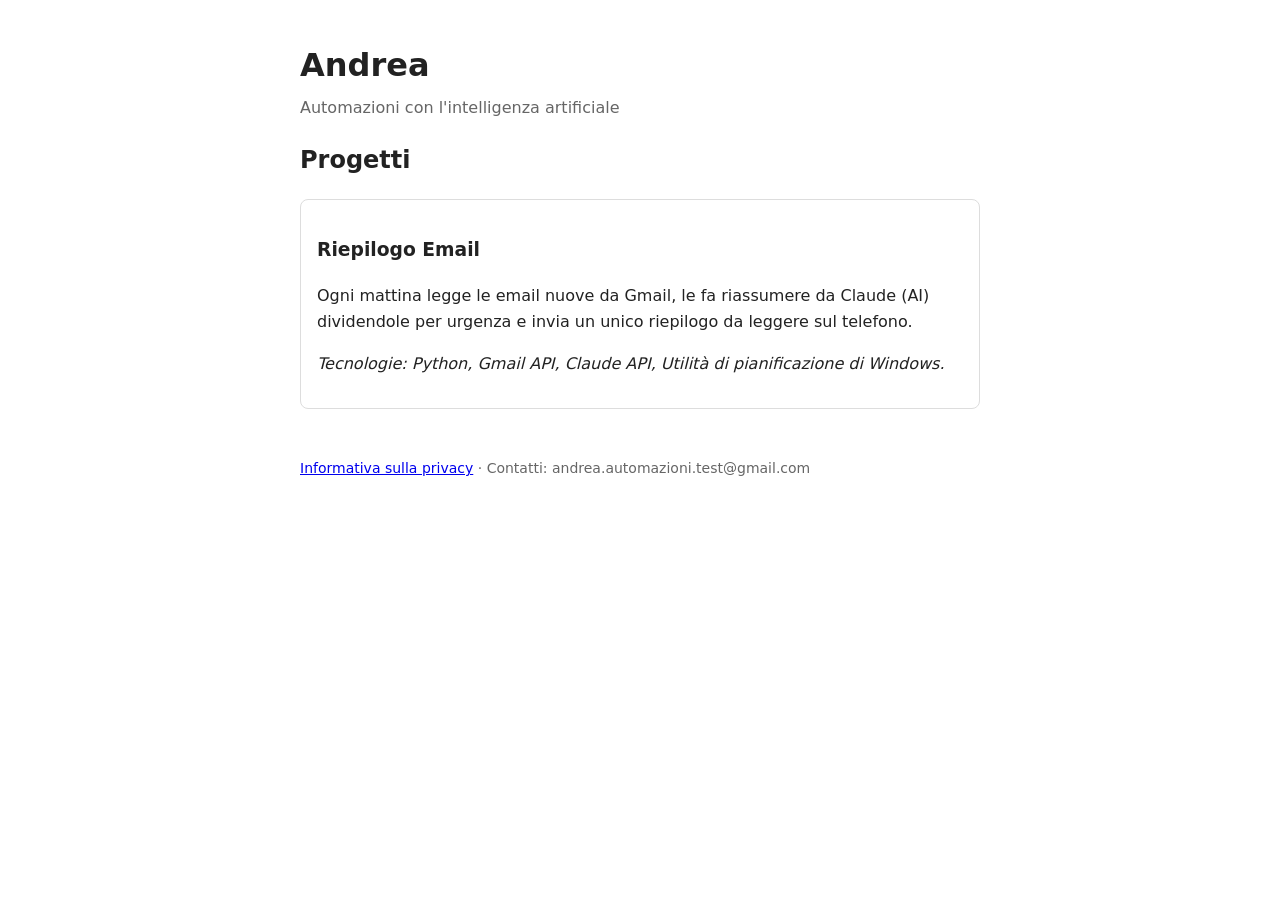
==== index.html @ 4b69f61c "Add files via upload" ====
<!doctype html>
<html lang="it">
<head>
  <meta charset="utf-8">
  <meta name="viewport" content="width=device-width, initial-scale=1">
  <title>Andrea – Automazioni con l'AI</title>
  <style>
    body { font-family: system-ui, sans-serif; max-width: 680px; margin: 40px auto; padding: 0 16px; line-height: 1.6; color: #222; background: #fff; }
    h1 { margin-bottom: 0; }
    .sottotitolo { color: #666; margin-top: 4px; }
    .progetto { border: 1px solid #ddd; border-radius: 8px; padding: 16px; margin: 16px 0; }
    footer { margin-top: 48px; font-size: 14px; color: #666; }
  </style>
</head>
<body>
  <h1>Andrea</h1>
  <p class="sottotitolo">Automazioni con l'intelligenza artificiale</p>

  <h2>Progetti</h2>
  <div class="progetto">
    <h3>Riepilogo Email</h3>
    <p>Ogni mattina legge le email nuove da Gmail, le fa riassumere da Claude (AI)
       dividendole per urgenza e invia un unico riepilogo da leggere sul telefono.</p>
    <p><em>Tecnologie: Python, Gmail API, Claude API, Utilità di pianificazione di Windows.</em></p>
  </div>

  <footer>
    <a href="privacy.html">Informativa sulla privacy</a> ·
    Contatti: andrea.automazioni.test@gmail.com
  </footer>
</body>
</html>
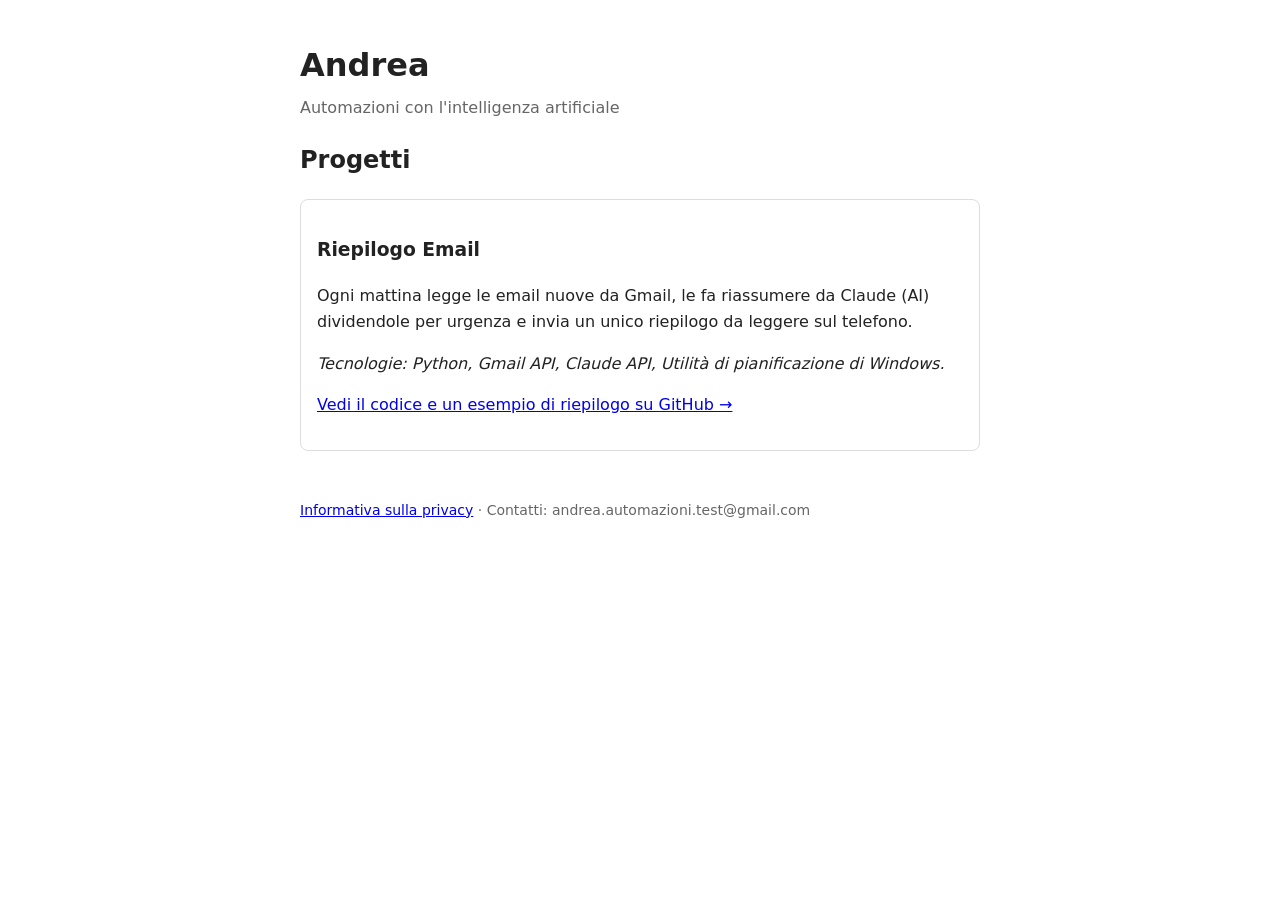
==== commit 92f7c4c6: "Aggiungi link al progetto Riepilogo Email Co-Authored-By: Claude Opus 5.5 <noreply@anthropic.com>" ====
--- a/index.html
+++ b/index.html
@@ -22,6 +22,7 @@
     <p>Ogni mattina legge le email nuove da Gmail, le fa riassumere da Claude (AI)
        dividendole per urgenza e invia un unico riepilogo da leggere sul telefono.</p>
     <p><em>Tecnologie: Python, Gmail API, Claude API, Utilità di pianificazione di Windows.</em></p>
+    <p><a href="https://github.com/andrea-automazioni/riepilogo-email">Vedi il codice e un esempio di riepilogo su GitHub →</a></p>
   </div>
 
   <footer>
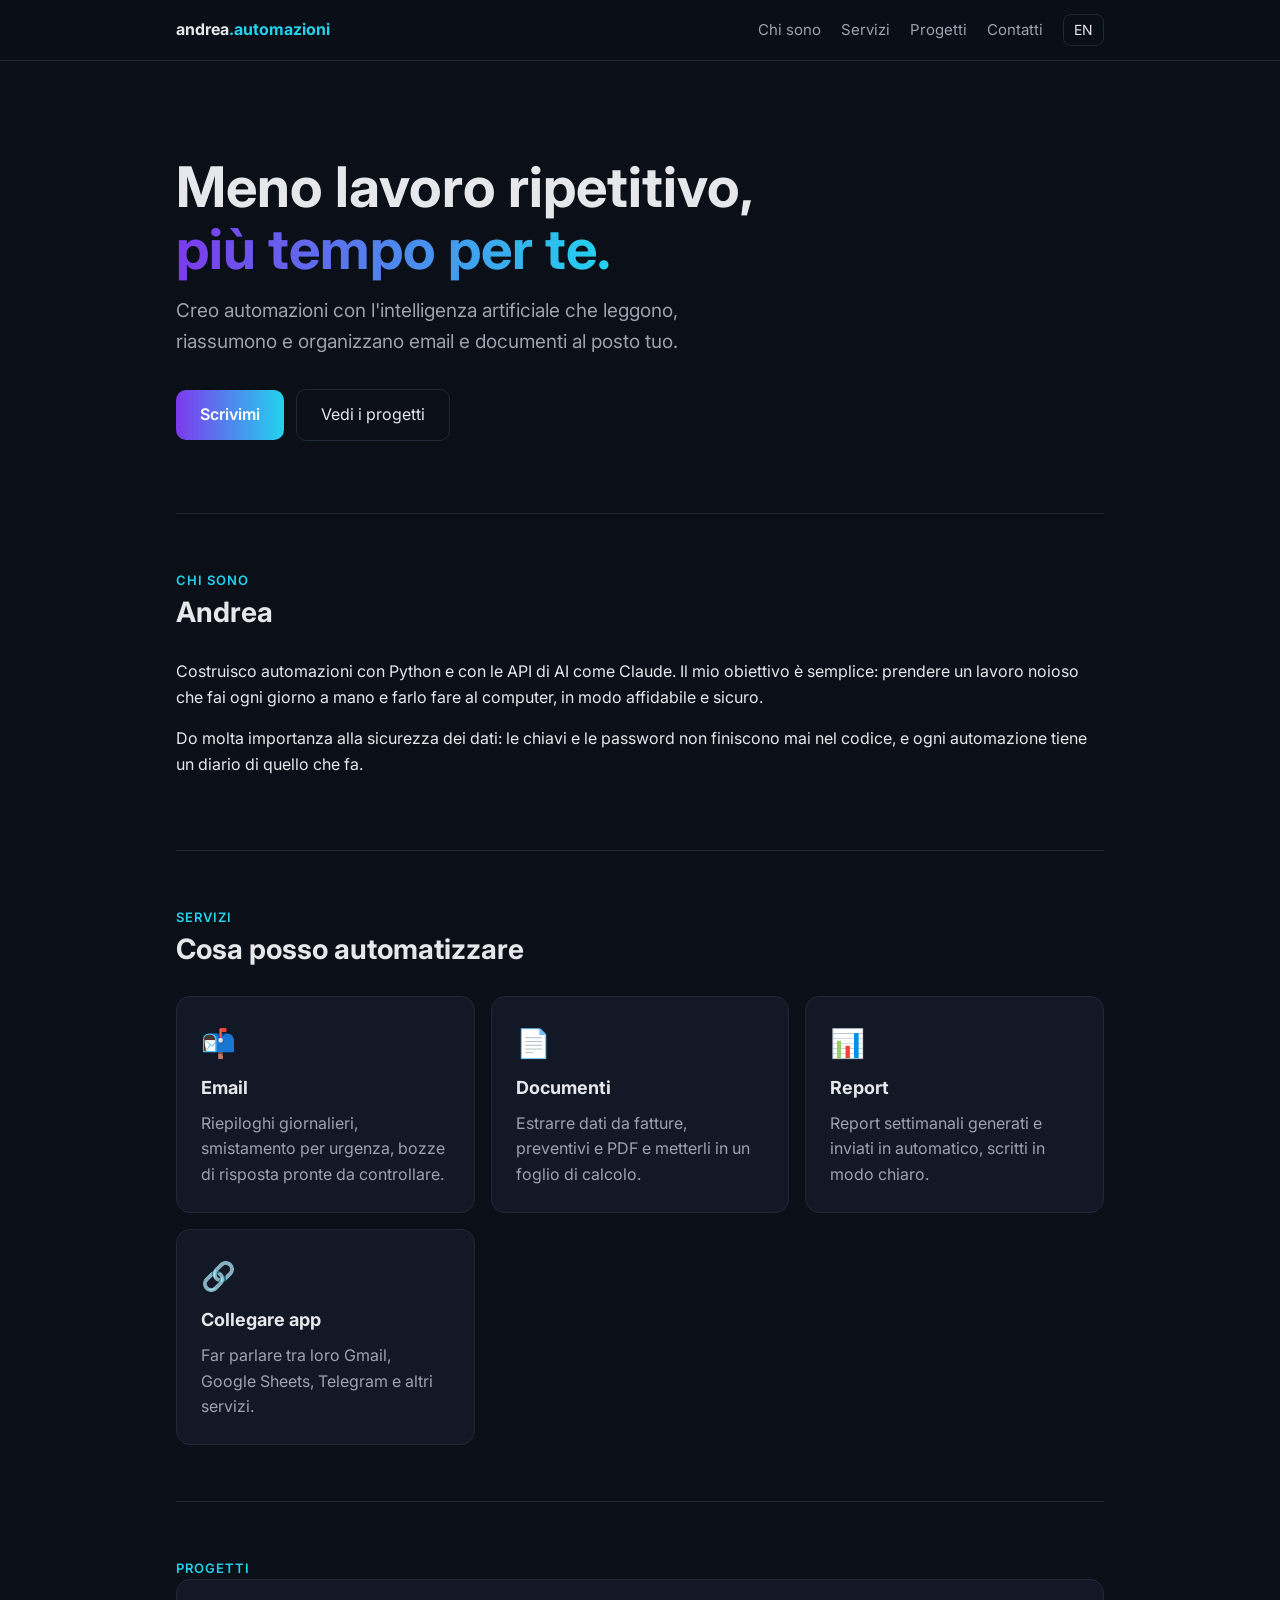
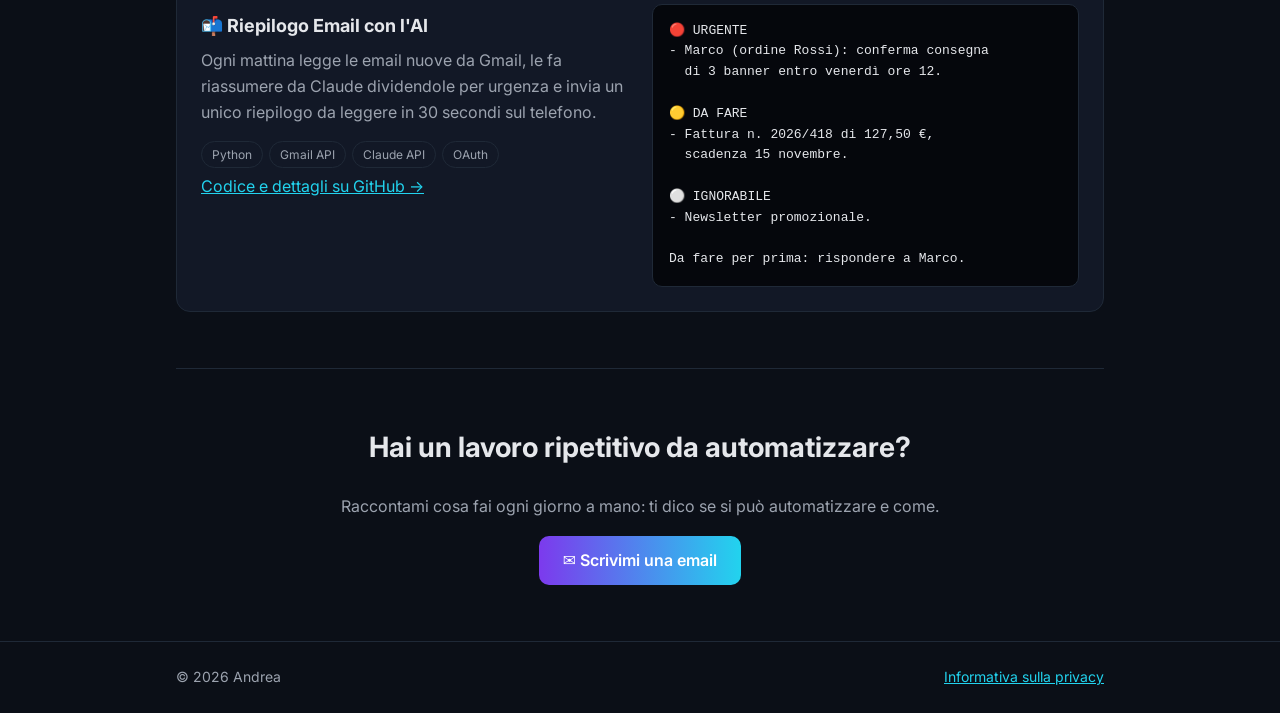
==== commit f487a1b0: "Nuovo design scuro: chi sono, servizi, contatti e versione inglese Co-Authored-By: Claude Opus 5.5 <" ====
--- a/index.html
+++ b/index.html
@@ -1,33 +1,147 @@
 <!doctype html>
-<html lang="it">
+<html lang="it" data-lingua="it">
 <head>
   <meta charset="utf-8">
   <meta name="viewport" content="width=device-width, initial-scale=1">
   <title>Andrea – Automazioni con l'AI</title>
-  <style>
-    body { font-family: system-ui, sans-serif; max-width: 680px; margin: 40px auto; padding: 0 16px; line-height: 1.6; color: #222; background: #fff; }
-    h1 { margin-bottom: 0; }
-    .sottotitolo { color: #666; margin-top: 4px; }
-    .progetto { border: 1px solid #ddd; border-radius: 8px; padding: 16px; margin: 16px 0; }
-    footer { margin-top: 48px; font-size: 14px; color: #666; }
-  </style>
+  <meta name="description" content="Automazioni con l'intelligenza artificiale per risparmiare tempo su email, documenti e lavori ripetitivi.">
+  <link rel="preconnect" href="https://fonts.googleapis.com">
+  <link href="https://fonts.googleapis.com/css2?family=Inter:wght@400;600;700&display=swap" rel="stylesheet">
+  <link rel="stylesheet" href="style.css">
+  <script src="lingua.js"></script>
 </head>
 <body>
-  <h1>Andrea</h1>
-  <p class="sottotitolo">Automazioni con l'intelligenza artificiale</p>
 
-  <h2>Progetti</h2>
-  <div class="progetto">
-    <h3>Riepilogo Email</h3>
-    <p>Ogni mattina legge le email nuove da Gmail, le fa riassumere da Claude (AI)
-       dividendole per urgenza e invia un unico riepilogo da leggere sul telefono.</p>
-    <p><em>Tecnologie: Python, Gmail API, Claude API, Utilità di pianificazione di Windows.</em></p>
-    <p><a href="https://github.com/andrea-automazioni/riepilogo-email">Vedi il codice e un esempio di riepilogo su GitHub →</a></p>
-  </div>
+  <header>
+    <div class="contenitore">
+      <a class="logo" href="#">andrea<span>.automazioni</span></a>
+      <nav>
+        <a href="#chi-sono"><span lang="it">Chi sono</span><span lang="en">About</span></a>
+        <a href="#servizi"><span lang="it">Servizi</span><span lang="en">Services</span></a>
+        <a href="#progetti"><span lang="it">Progetti</span><span lang="en">Projects</span></a>
+        <a href="#contatti"><span lang="it">Contatti</span><span lang="en">Contact</span></a>
+        <button class="lingua" onclick="cambiaLingua()" aria-label="Cambia lingua / Change language">
+          <span lang="it">EN</span><span lang="en">IT</span>
+        </button>
+      </nav>
+    </div>
+  </header>
+
+  <main class="contenitore">
+
+    <div class="hero">
+      <h1 lang="it">Meno lavoro ripetitivo,<br><span class="sfumato">più tempo per te.</span></h1>
+      <h1 lang="en">Less repetitive work,<br><span class="sfumato">more time for you.</span></h1>
+      <p lang="it">Creo automazioni con l'intelligenza artificiale che leggono, riassumono e organizzano email e documenti al posto tuo.</p>
+      <p lang="en">I build AI-powered automations that read, summarize and organize your emails and documents for you.</p>
+      <a class="bottone" href="#contatti"><span lang="it">Scrivimi</span><span lang="en">Get in touch</span></a>
+      <a class="bottone-secondario" href="#progetti"><span lang="it">Vedi i progetti</span><span lang="en">See projects</span></a>
+    </div>
+
+    <section id="chi-sono">
+      <div class="etichetta" lang="it">Chi sono</div>
+      <div class="etichetta" lang="en">About</div>
+      <h2>Andrea</h2>
+      <p lang="it">Costruisco automazioni con Python e con le API di AI come Claude. Il mio obiettivo è semplice: prendere un lavoro noioso che fai ogni giorno a mano e farlo fare al computer, in modo affidabile e sicuro.</p>
+      <p lang="en">I build automations with Python and AI APIs such as Claude. My goal is simple: take a boring task you do by hand every day and let the computer do it, reliably and securely.</p>
+      <p lang="it">Do molta importanza alla sicurezza dei dati: le chiavi e le password non finiscono mai nel codice, e ogni automazione tiene un diario di quello che fa.</p>
+      <p lang="en">I care about data security: keys and passwords never end up in the code, and every automation keeps a log of what it does.</p>
+    </section>
+
+    <section id="servizi">
+      <div class="etichetta" lang="it">Servizi</div>
+      <div class="etichetta" lang="en">Services</div>
+      <h2 lang="it">Cosa posso automatizzare</h2>
+      <h2 lang="en">What I can automate</h2>
+      <div class="griglia">
+        <div class="card">
+          <div class="icona">📬</div>
+          <h3 lang="it">Email</h3><h3 lang="en">Email</h3>
+          <p lang="it">Riepiloghi giornalieri, smistamento per urgenza, bozze di risposta pronte da controllare.</p>
+          <p lang="en">Daily digests, sorting by urgency, draft replies ready for your review.</p>
+        </div>
+        <div class="card">
+          <div class="icona">📄</div>
+          <h3 lang="it">Documenti</h3><h3 lang="en">Documents</h3>
+          <p lang="it">Estrarre dati da fatture, preventivi e PDF e metterli in un foglio di calcolo.</p>
+          <p lang="en">Extract data from invoices, quotes and PDFs into a spreadsheet.</p>
+        </div>
+        <div class="card">
+          <div class="icona">📊</div>
+          <h3 lang="it">Report</h3><h3 lang="en">Reports</h3>
+          <p lang="it">Report settimanali generati e inviati in automatico, scritti in modo chiaro.</p>
+          <p lang="en">Weekly reports generated and sent automatically, written in plain language.</p>
+        </div>
+        <div class="card">
+          <div class="icona">🔗</div>
+          <h3 lang="it">Collegare app</h3><h3 lang="en">Connecting apps</h3>
+          <p lang="it">Far parlare tra loro Gmail, Google Sheets, Telegram e altri servizi.</p>
+          <p lang="en">Make Gmail, Google Sheets, Telegram and other tools work together.</p>
+        </div>
+      </div>
+    </section>
+
+    <section id="progetti">
+      <div class="etichetta" lang="it">Progetti</div>
+      <div class="etichetta" lang="en">Projects</div>
+      <div class="card progetto">
+        <div>
+          <h3 lang="it">📬 Riepilogo Email con l'AI</h3>
+          <h3 lang="en">📬 AI Email Digest</h3>
+          <p lang="it">Ogni mattina legge le email nuove da Gmail, le fa riassumere da Claude dividendole per urgenza e invia un unico riepilogo da leggere in 30 secondi sul telefono.</p>
+          <p lang="en">Every morning it reads new Gmail messages, has Claude sort and summarize them by urgency, and sends a single digest you can read in 30 seconds on your phone.</p>
+          <p style="margin-top:16px">
+            <span class="tag">Python</span><span class="tag">Gmail API</span><span class="tag">Claude API</span><span class="tag">OAuth</span>
+          </p>
+          <p><a href="https://github.com/andrea-automazioni/riepilogo-email">
+            <span lang="it">Codice e dettagli su GitHub →</span><span lang="en">Code and details on GitHub →</span>
+          </a></p>
+        </div>
+        <pre lang="it">🔴 URGENTE
+- Marco (ordine Rossi): conferma consegna
+  di 3 banner entro venerdì ore 12.
+
+🟡 DA FARE
+- Fattura n. 2026/418 di 127,50 €,
+  scadenza 15 novembre.
+
+⚪ IGNORABILE
+- Newsletter promozionale.
+
+Da fare per prima: rispondere a Marco.</pre>
+        <pre lang="en">🔴 URGENT
+- Marco (Rossi order): confirm delivery
+  of 3 banners by Friday 12:00.
+
+🟡 TO DO
+- Invoice no. 2026/418, €127.50,
+  due November 15.
+
+⚪ IGNORABLE
+- Promotional newsletter.
+
+Do first: reply to Marco.</pre>
+      </div>
+    </section>
+
+    <section id="contatti" class="contatti">
+      <h2 lang="it">Hai un lavoro ripetitivo da automatizzare?</h2>
+      <h2 lang="en">Got a repetitive task to automate?</h2>
+      <p lang="it">Raccontami cosa fai ogni giorno a mano: ti dico se si può automatizzare e come.</p>
+      <p lang="en">Tell me what you do by hand every day: I'll tell you if and how it can be automated.</p>
+      <a class="bottone" href="mailto:andrea.automazioni.test@gmail.com">
+        <span lang="it">✉️ Scrivimi una email</span><span lang="en">✉️ Send me an email</span>
+      </a>
+    </section>
+
+  </main>
 
   <footer>
-    <a href="privacy.html">Informativa sulla privacy</a> ·
-    Contatti: andrea.automazioni.test@gmail.com
+    <div class="contenitore">
+      <span>© 2026 Andrea</span>
+      <a href="privacy.html"><span lang="it">Informativa sulla privacy</span><span lang="en">Privacy policy</span></a>
+    </div>
   </footer>
+
 </body>
 </html>
--- a/style.css
+++ b/style.css
@@ -0,0 +1,107 @@
+/* Colori e misure usati in tutto il sito: cambiandoli qui cambia tutto */
+:root {
+  --sfondo: #0b0f17;
+  --sfondo-card: #121826;
+  --bordo: #1f2937;
+  --testo: #e5e7eb;
+  --testo-tenue: #9ca3af;
+  --accento: #7c3aed;
+  --accento-2: #22d3ee;
+  --raggio: 14px;
+}
+
+* { box-sizing: border-box; }
+
+body {
+  margin: 0;
+  font-family: "Inter", system-ui, sans-serif;
+  background: var(--sfondo);
+  color: var(--testo);
+  line-height: 1.6;
+}
+
+a { color: var(--accento-2); }
+
+.contenitore { max-width: 960px; margin: 0 auto; padding: 0 16px; }
+
+/* Barra in alto */
+header {
+  position: sticky; top: 0; z-index: 10;
+  background: rgba(11, 15, 23, 0.85);
+  backdrop-filter: blur(8px);
+  border-bottom: 1px solid var(--bordo);
+}
+header .contenitore { display: flex; align-items: center; justify-content: space-between; height: 60px; }
+.logo { font-weight: 700; color: var(--testo); text-decoration: none; }
+.logo span { color: var(--accento-2); }
+nav { display: flex; gap: 20px; align-items: center; }
+nav a { color: var(--testo-tenue); text-decoration: none; font-size: 15px; }
+nav a:hover { color: var(--testo); }
+.lingua {
+  background: none; border: 1px solid var(--bordo); color: var(--testo);
+  border-radius: 8px; padding: 4px 10px; cursor: pointer; font: inherit; font-size: 14px;
+}
+
+/* Sezione iniziale */
+.hero { padding: 96px 0 72px; }
+.hero h1 { font-size: clamp(32px, 6vw, 56px); line-height: 1.1; margin: 0 0 16px; }
+.sfumato {
+  background: linear-gradient(90deg, var(--accento), var(--accento-2));
+  -webkit-background-clip: text; background-clip: text; color: transparent;
+}
+.hero p { font-size: 19px; color: var(--testo-tenue); max-width: 600px; margin: 0 0 32px; }
+
+.bottone {
+  display: inline-block; padding: 12px 24px; border-radius: 10px;
+  background: linear-gradient(90deg, var(--accento), var(--accento-2));
+  color: #fff; font-weight: 600; text-decoration: none;
+}
+.bottone:hover { opacity: 0.9; }
+.bottone-secondario {
+  display: inline-block; padding: 12px 24px; border-radius: 10px; margin-left: 8px;
+  border: 1px solid var(--bordo); color: var(--testo); text-decoration: none;
+}
+
+/* Sezioni */
+section { padding: 56px 0; border-top: 1px solid var(--bordo); }
+section h2 { font-size: 28px; margin: 0 0 24px; }
+.etichetta { color: var(--accento-2); font-size: 13px; font-weight: 600; letter-spacing: 0.08em; text-transform: uppercase; }
+
+.griglia { display: grid; grid-template-columns: repeat(auto-fit, minmax(min(260px, 100%), 1fr)); gap: 16px; }
+.card {
+  background: var(--sfondo-card); border: 1px solid var(--bordo);
+  border-radius: var(--raggio); padding: 24px;
+}
+.card h3 { margin: 8px 0; font-size: 18px; }
+.card p { color: var(--testo-tenue); margin: 0; }
+.icona { font-size: 28px; }
+
+.progetto { display: grid; gap: 24px; grid-template-columns: 1fr 1fr; align-items: start; }
+.progetto pre {
+  margin: 0; background: #05070c; border: 1px solid var(--bordo); border-radius: 10px;
+  padding: 16px; font-size: 13px; white-space: pre-wrap; color: var(--testo);
+}
+.tag { display: inline-block; font-size: 12px; padding: 3px 10px; margin: 0 6px 6px 0; border-radius: 99px; border: 1px solid var(--bordo); color: var(--testo-tenue); }
+
+.contatti { text-align: center; }
+.contatti p { color: var(--testo-tenue); }
+
+footer { border-top: 1px solid var(--bordo); padding: 24px 0; color: var(--testo-tenue); font-size: 14px; }
+footer .contenitore { display: flex; justify-content: space-between; flex-wrap: wrap; gap: 8px; }
+
+/* Testi della pagina normale (privacy) */
+.testo { padding: 48px 0 72px; max-width: 720px; }
+.testo h2 { font-size: 20px; margin-top: 32px; }
+.testo p, .testo li { color: var(--testo-tenue); }
+
+/* Bilingue: si vede solo la lingua scelta */
+html[data-lingua="it"] [lang="en"],
+html[data-lingua="en"] [lang="it"] { display: none; }
+
+/* Telefono */
+@media (max-width: 700px) {
+  nav a { display: none; }
+  .progetto { grid-template-columns: 1fr; }
+  .hero { padding: 64px 0 48px; }
+  .bottone-secondario { margin: 12px 0 0; }
+}
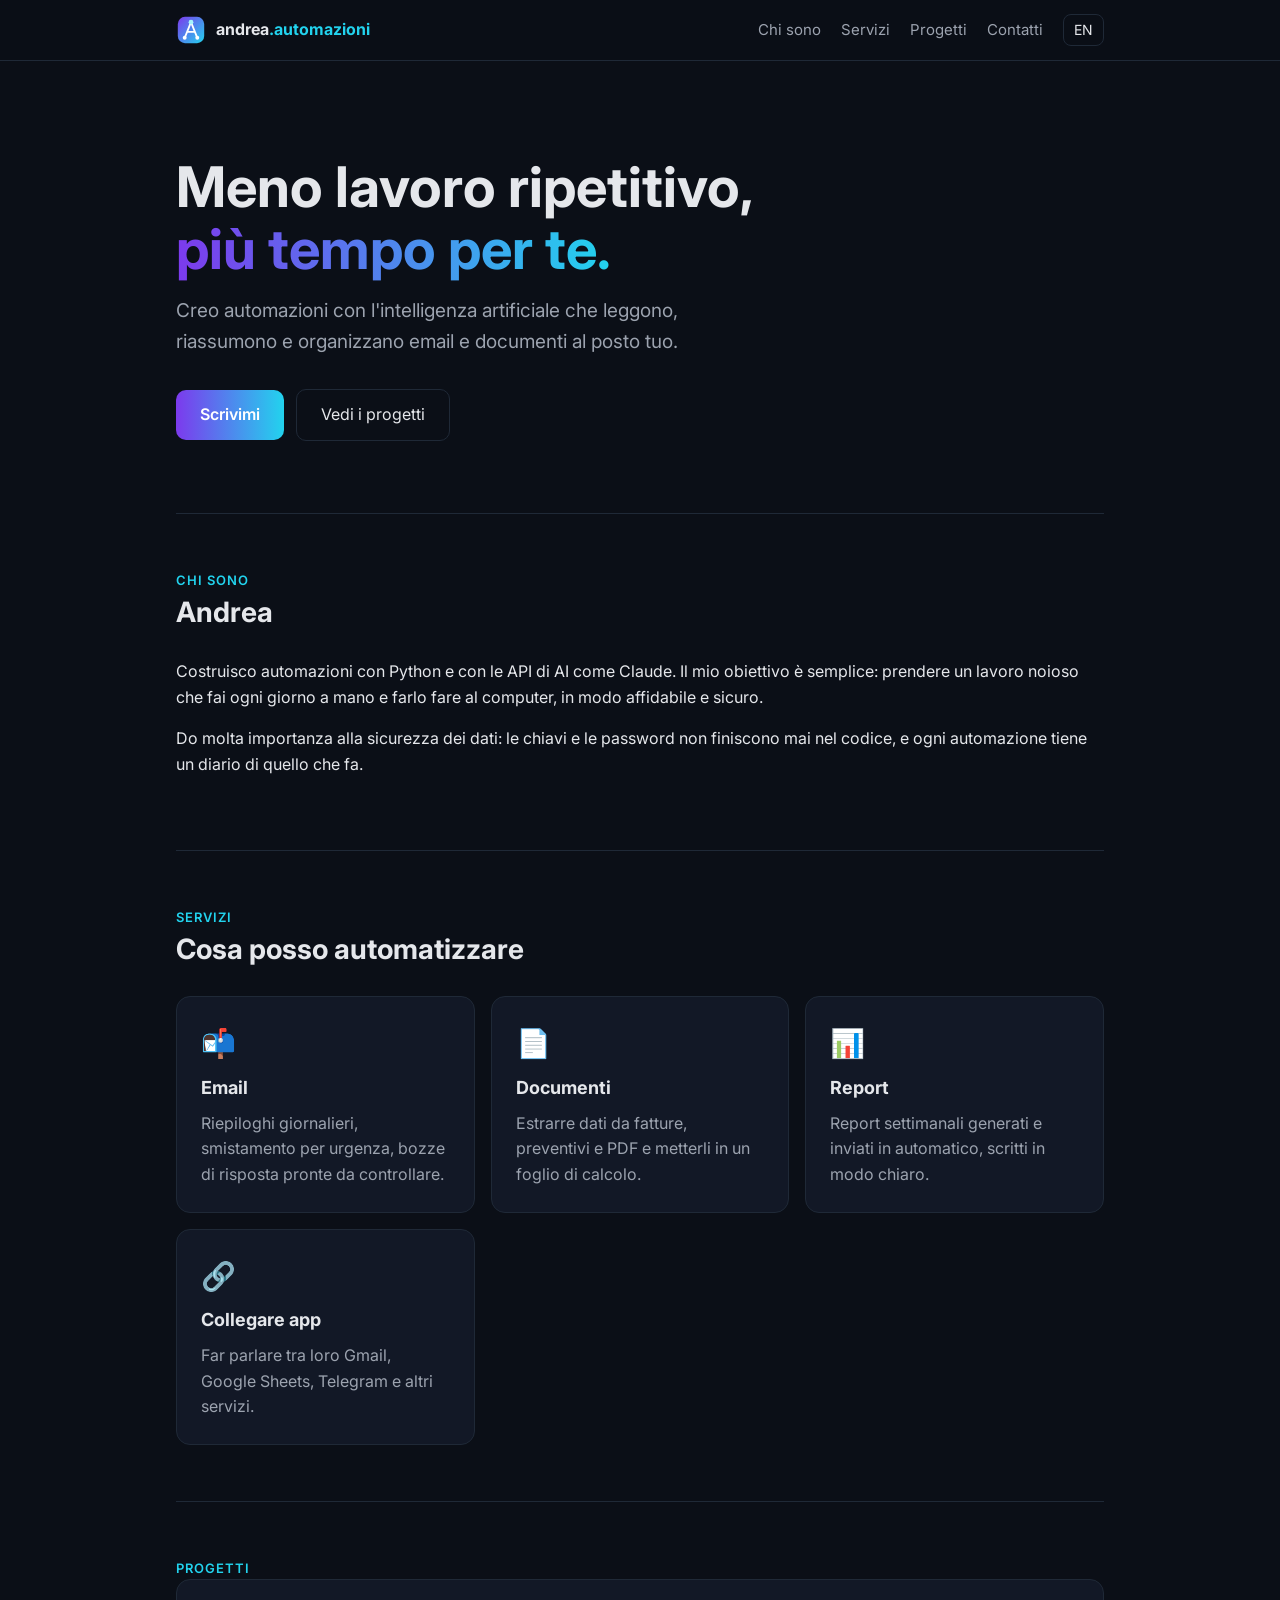
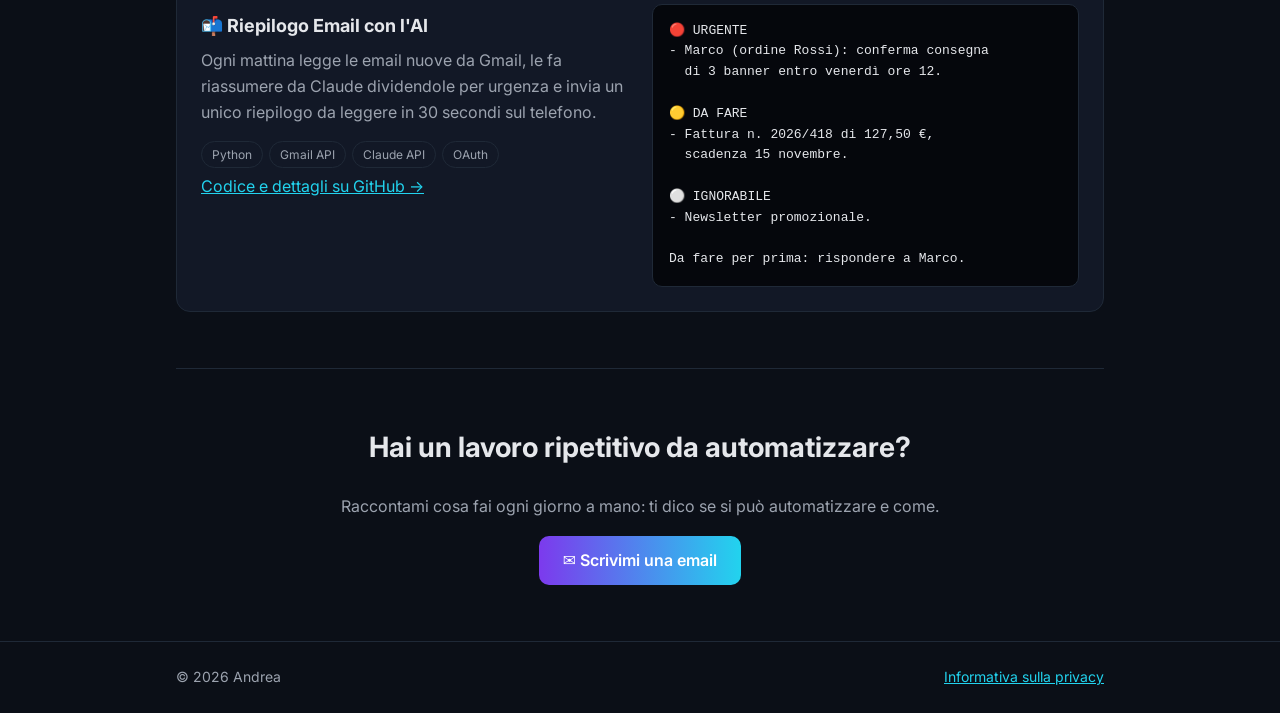
==== commit d1f68365: "Aggiungi logo nell'intestazione e come icona del sito Co-Authored-By: Claude Opus 5.5 <noreply@anthr" ====
--- a/index.html
+++ b/index.html
@@ -7,6 +7,8 @@
   <meta name="description" content="Automazioni con l'intelligenza artificiale per risparmiare tempo su email, documenti e lavori ripetitivi.">
   <link rel="preconnect" href="https://fonts.googleapis.com">
   <link href="https://fonts.googleapis.com/css2?family=Inter:wght@400;600;700&display=swap" rel="stylesheet">
+  <link rel="icon" href="logo.svg" type="image/svg+xml">
+  <link rel="apple-touch-icon" href="icona.png">
   <link rel="stylesheet" href="style.css">
   <script src="lingua.js"></script>
 </head>
@@ -14,7 +16,7 @@
 
   <header>
     <div class="contenitore">
-      <a class="logo" href="#">andrea<span>.automazioni</span></a>
+      <a class="logo" href="#"><img src="logo.svg" alt=""><span>andrea<b>.automazioni</b></span></a>
       <nav>
         <a href="#chi-sono"><span lang="it">Chi sono</span><span lang="en">About</span></a>
         <a href="#servizi"><span lang="it">Servizi</span><span lang="en">Services</span></a>
--- a/style.css
+++ b/style.css
@@ -32,8 +32,9 @@
   border-bottom: 1px solid var(--bordo);
 }
 header .contenitore { display: flex; align-items: center; justify-content: space-between; height: 60px; }
-.logo { font-weight: 700; color: var(--testo); text-decoration: none; }
-.logo span { color: var(--accento-2); }
+.logo { font-weight: 700; color: var(--testo); text-decoration: none; display: flex; align-items: center; gap: 10px; }
+.logo img { width: 30px; height: 30px; }
+.logo b { color: var(--accento-2); font-weight: inherit; }
 nav { display: flex; gap: 20px; align-items: center; }
 nav a { color: var(--testo-tenue); text-decoration: none; font-size: 15px; }
 nav a:hover { color: var(--testo); }
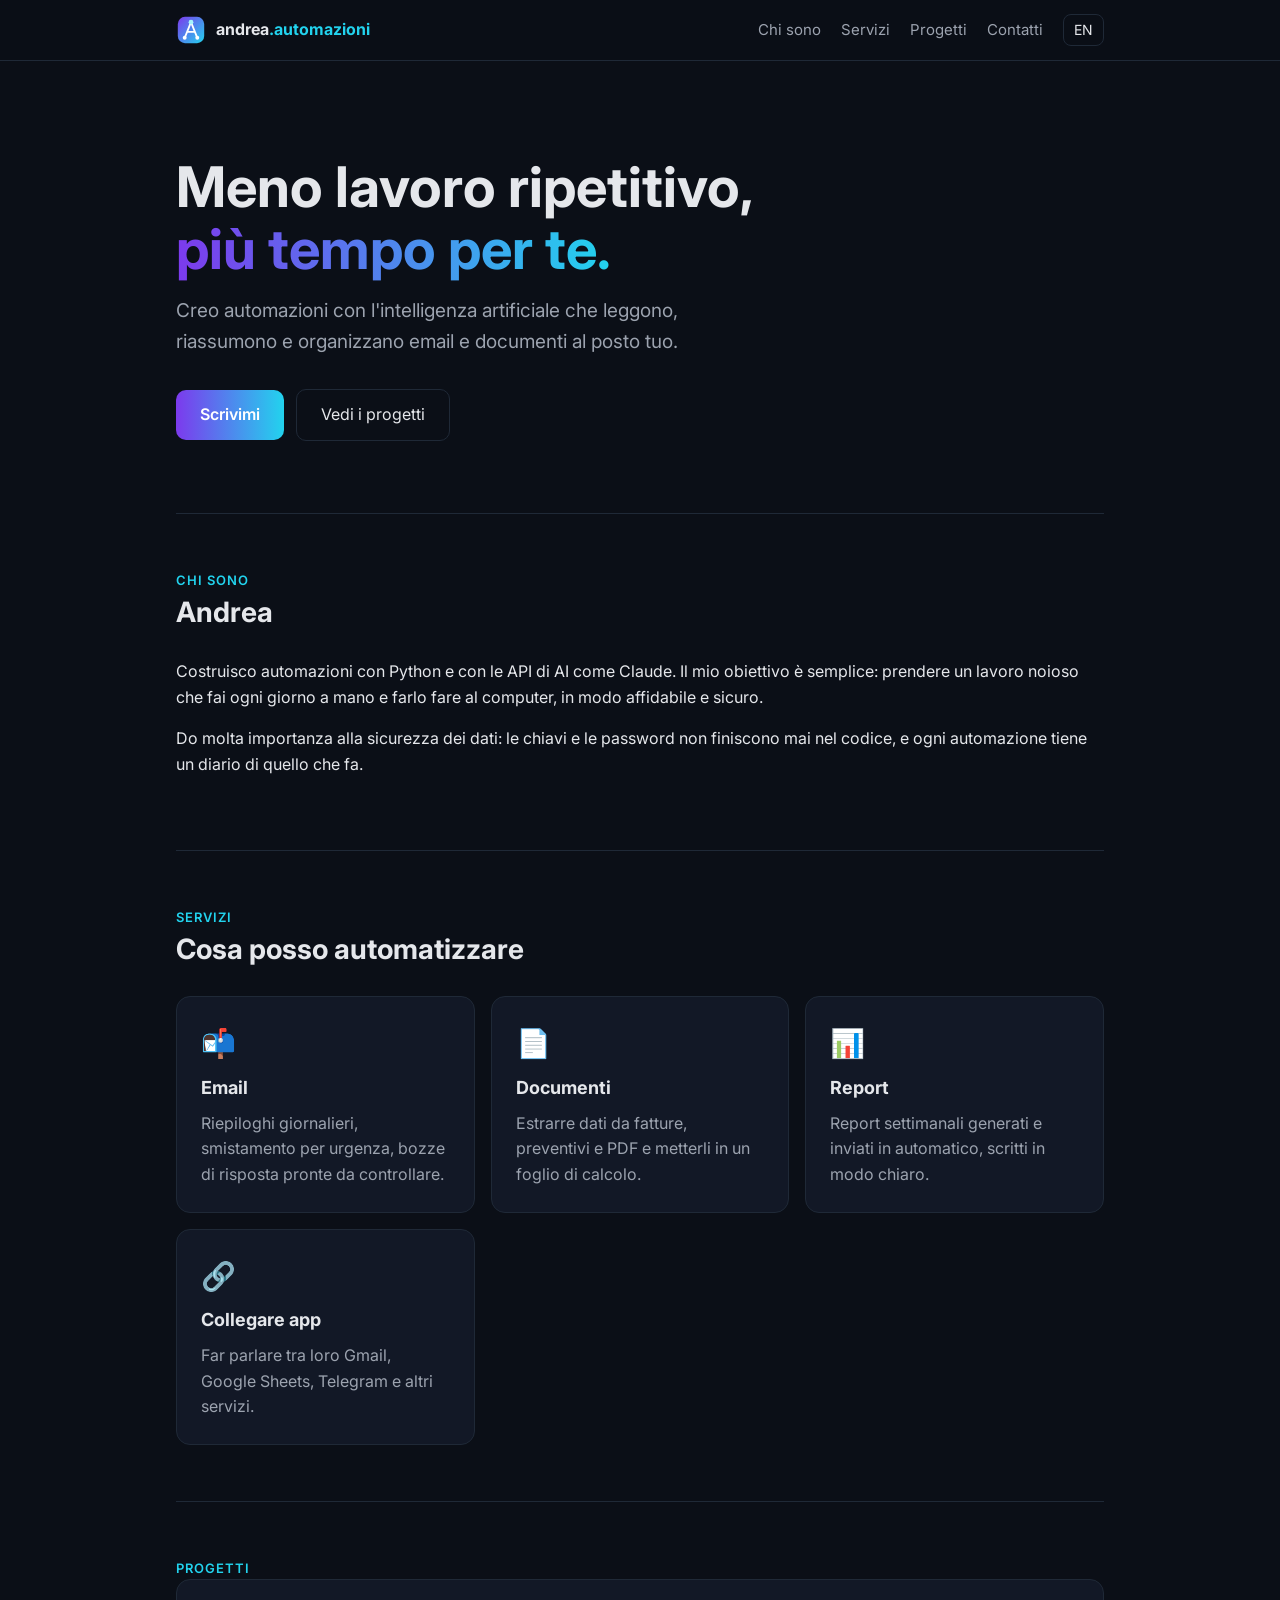
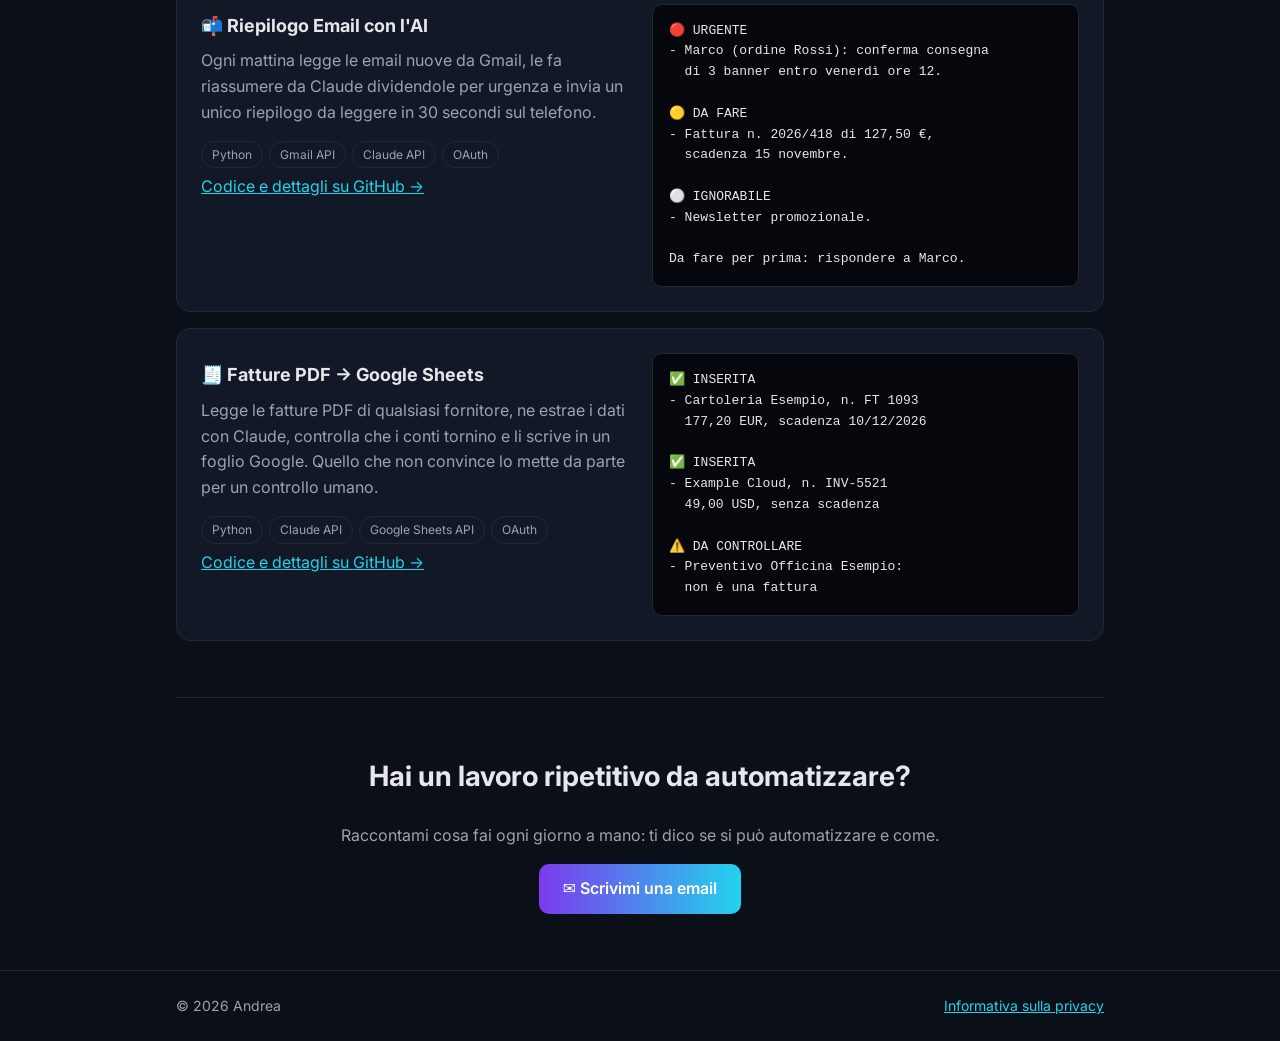
==== commit 75386e28: "Aggiungi il progetto Fatture PDF al portfolio Co-Authored-By: Claude Opus 5.5 <noreply@anthropic.com" ====
--- a/index.html
+++ b/index.html
@@ -124,6 +124,42 @@
 
 Do first: reply to Marco.</pre>
       </div>
+      <div class="card progetto">
+        <div>
+          <h3 lang="it">🧾 Fatture PDF → Google Sheets</h3>
+          <h3 lang="en">🧾 PDF Invoices → Google Sheets</h3>
+          <p lang="it">Legge le fatture PDF di qualsiasi fornitore, ne estrae i dati con Claude, controlla che i conti tornino e li scrive in un foglio Google. Quello che non convince lo mette da parte per un controllo umano.</p>
+          <p lang="en">It reads PDF invoices from any supplier, extracts the data with Claude, checks that the numbers add up and writes them to a Google Sheet. Anything doubtful is set aside for human review.</p>
+          <p style="margin-top:16px">
+            <span class="tag">Python</span><span class="tag">Claude API</span><span class="tag">Google Sheets API</span><span class="tag">OAuth</span>
+          </p>
+          <p><a href="https://github.com/andrea-automazioni/fatture-sheets">
+            <span lang="it">Codice e dettagli su GitHub →</span><span lang="en">Code and details on GitHub →</span>
+          </a></p>
+        </div>
+        <pre lang="it">✅ INSERITA
+- Cartoleria Esempio, n. FT 1093
+  177,20 EUR, scadenza 10/12/2026
+
+✅ INSERITA
+- Example Cloud, n. INV-5521
+  49,00 USD, senza scadenza
+
+⚠️ DA CONTROLLARE
+- Preventivo Officina Esempio:
+  non è una fattura</pre>
+        <pre lang="en">✅ ADDED
+- Cartoleria Esempio, no. FT 1093
+  EUR 177.20, due 10 Dec 2026
+
+✅ ADDED
+- Example Cloud, no. INV-5521
+  USD 49.00, no due date
+
+⚠️ TO REVIEW
+- Quote from Officina Esempio:
+  not an invoice</pre>
+      </div>
     </section>
 
     <section id="contatti" class="contatti">
--- a/style.css
+++ b/style.css
@@ -78,6 +78,7 @@
 .icona { font-size: 28px; }
 
 .progetto { display: grid; gap: 24px; grid-template-columns: 1fr 1fr; align-items: start; }
+.progetto + .progetto { margin-top: 16px; }
 .progetto pre {
   margin: 0; background: #05070c; border: 1px solid var(--bordo); border-radius: 10px;
   padding: 16px; font-size: 13px; white-space: pre-wrap; color: var(--testo);
